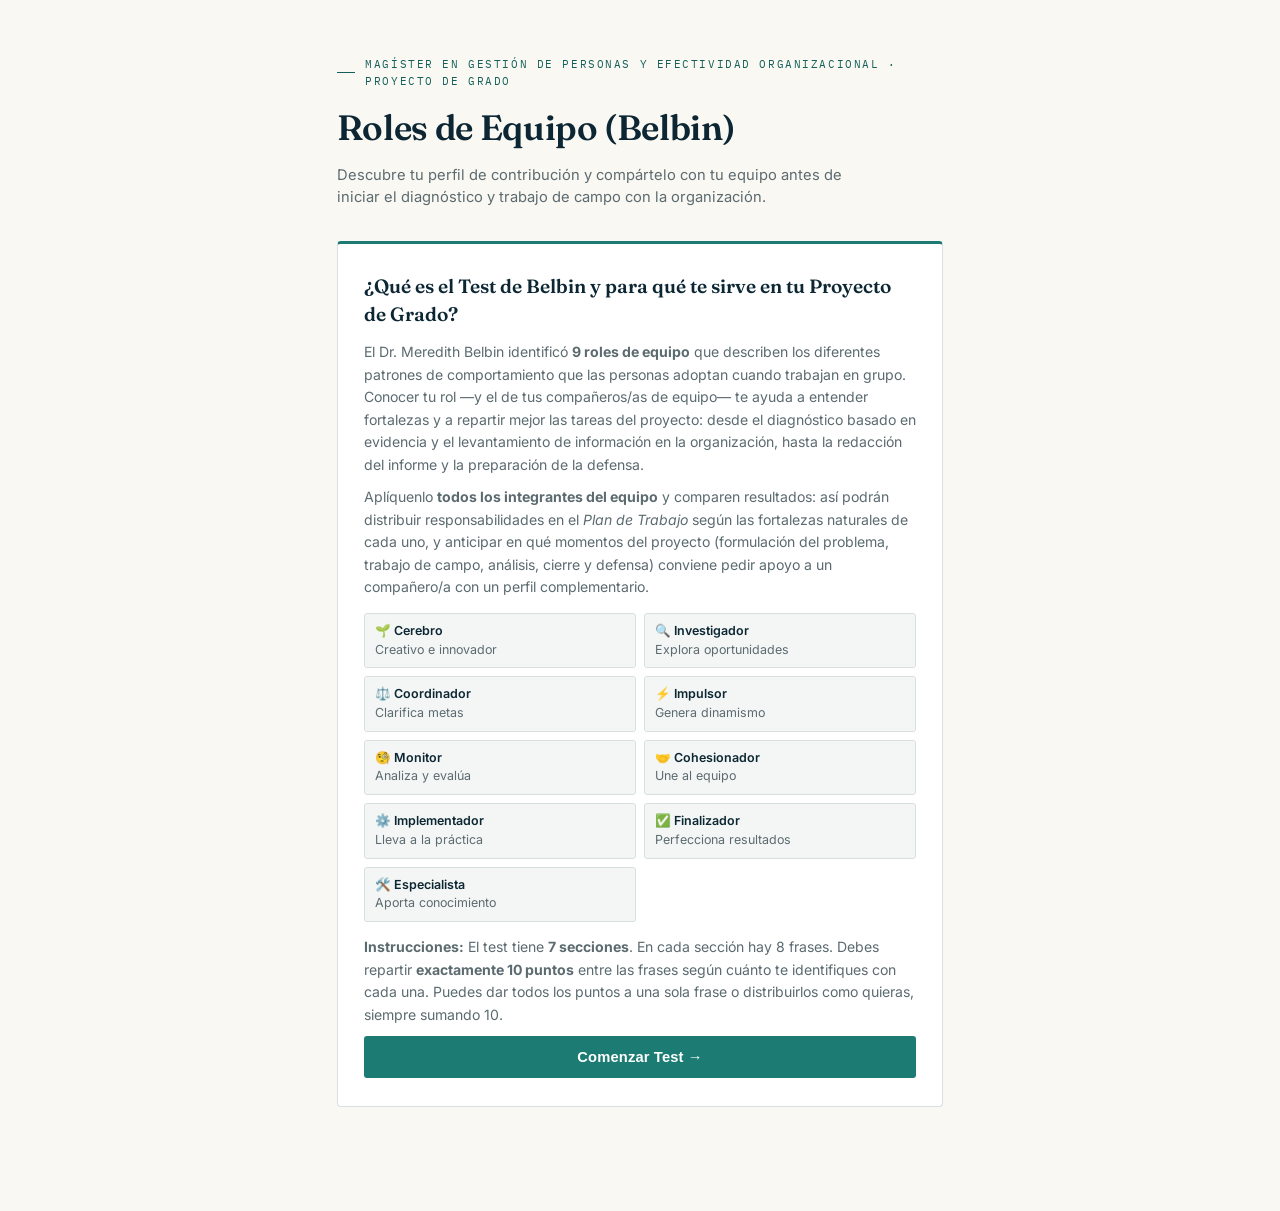
==== belbin_test.html @ 1f872961 "Add files via upload" ====
<!DOCTYPE html>
<html lang="es">
<head>
<meta charset="UTF-8">
<meta name="viewport" content="width=device-width, initial-scale=1.0">
<title>Roles de Equipo · Test de Belbin · Proyecto de Grado</title>
<link rel="preconnect" href="https://fonts.googleapis.com">
<link rel="preconnect" href="https://fonts.gstatic.com" crossorigin>
<link href="https://fonts.googleapis.com/css2?family=Fraunces:ital,opsz,wght@0,9..144,500;0,9..144,600;1,9..144,500&family=Inter:wght@400;500;600&family=IBM+Plex+Mono:wght@400;500&display=swap" rel="stylesheet">
<style>
  :root {
    --ink: #101b22;
    --navy: #123a4d;
    --navy-deep: #0c2733;
    --paper: #f4f6f5;
    --paper-raised: #ffffff;
    --teal: #1c7c74;
    --teal-deep: #145f59;
    --gold: #b8862b;
    --gold-deep: #93691f;
    --line: #d7dfe1;
    --muted: #5c6b70;
  }
  * { box-sizing: border-box; margin: 0; padding: 0; }
  body { font-family: 'Inter', sans-serif; background: var(--paper); color: var(--ink); min-height: 100vh; line-height: 1.5; }

  .page-head { max-width: 760px; margin: 0 auto; padding: 56px 6vw 8px; }
  .eyebrow {
    font-family: 'IBM Plex Mono', monospace;
    font-size: 0.7rem; letter-spacing: 0.14em; text-transform: uppercase;
    color: var(--teal-deep); margin-bottom: 12px;
    display: flex; align-items: center; gap: 10px;
  }
  .eyebrow::before { content: ''; width: 22px; height: 1px; background: var(--teal-deep); display: inline-block; }
  .page-head h1 {
    font-family: 'Fraunces', serif; font-weight: 600;
    font-size: clamp(1.7rem, 3.6vw, 2.2rem); color: var(--navy-deep); letter-spacing: -0.01em;
  }
  .page-head .lede { margin-top: 10px; font-size: 0.92rem; color: var(--muted); max-width: 58ch; }

  .container { max-width: 760px; margin: 0 auto; padding: 24px 6vw 80px; }

  .progress-bar-wrap { background: var(--line); border-radius: 99px; height: 6px; margin-bottom: 8px; }
  .progress-bar { background: var(--teal); height: 6px; border-radius: 99px; transition: width 0.4s ease; }
  .progress-label { font-family: 'IBM Plex Mono', monospace; font-size: 0.72rem; color: var(--muted); margin-bottom: 20px; text-align: right; }

  .section-card {
    background: var(--paper-raised); border: 1px solid var(--line); border-top: 3px solid var(--teal);
    border-radius: 4px; padding: 26px 24px; margin-bottom: 22px;
  }
  .section-title { font-family: 'Fraunces', serif; font-size: 1.1rem; font-weight: 600; color: var(--navy-deep); margin-bottom: 4px; }
  .section-subtitle { font-size: 0.85rem; color: var(--muted); margin-bottom: 16px; border-bottom: 1px solid var(--line); padding-bottom: 12px; }
  .instruction { font-family: 'IBM Plex Mono', monospace; font-size: 0.72rem; color: var(--gold-deep); font-weight: 600; margin-bottom: 14px; letter-spacing: 0.02em; }

  .statement { margin-bottom: 14px; }
  .statement input[type=range] { width: 100%; margin-top: 4px; accent-color: var(--teal); }
  .score-display { min-width: 28px; font-weight: 700; color: var(--teal-deep); text-align: center; font-size: 0.95rem; }

  .slider-row { display: flex; align-items: center; gap: 10px; margin-top: 6px; }
  .slider-wrap { flex: 1; }
  .slider-labels { display: flex; justify-content: space-between; font-size: 0.7rem; color: #a9b6b8; margin-top: 2px; }

  .total-display { text-align: right; font-size: 0.82rem; margin-top: 10px; color: var(--muted); }
  .total-display span { font-weight: 700; color: var(--teal-deep); }
  .total-display.over span { color: #b0413e; }

  .btn {
    display: block; width: 100%; padding: 13px; background: var(--teal); color: #fff; border: none;
    border-radius: 3px; font-size: 0.92rem; font-weight: 600; cursor: pointer; margin-top: 10px;
    letter-spacing: 0.01em; transition: transform 0.15s ease, box-shadow 0.15s ease, opacity 0.2s;
  }
  .btn:hover:not(:disabled) { transform: translateY(-1px); box-shadow: 0 6px 16px rgba(0,0,0,0.12); }
  .btn:disabled { opacity: 0.4; cursor: not-allowed; }

  /* Results */
  .results { display: none; background: var(--paper-raised); border: 1px solid var(--line); border-top: 3px solid var(--teal); border-radius: 4px; padding: 30px 26px; }
  .results h2 { font-family: 'Fraunces', serif; font-size: 1.35rem; font-weight: 600; color: var(--navy-deep); margin-bottom: 6px; }
  .results .subtitle { font-size: 0.85rem; color: var(--muted); margin-bottom: 24px; }

  .role-card { border-radius: 4px; padding: 18px; margin-bottom: 14px; border: 1px solid var(--line); border-left: 4px solid; }
  .role-card.first { background: #f2f8f7; border-left-color: var(--teal); }
  .role-card.second { background: #fbf6ec; border-left-color: var(--gold); }
  .role-card.third { background: #f4f6f7; border-left-color: var(--navy); }

  .role-header { display: flex; justify-content: space-between; align-items: center; margin-bottom: 8px; }
  .role-name { font-family: 'Fraunces', serif; font-weight: 600; font-size: 1.05rem; color: var(--navy-deep); }
  .role-category { font-family: 'IBM Plex Mono', monospace; font-size: 0.68rem; font-weight: 500; text-transform: uppercase; letter-spacing: 0.06em; color: var(--muted); margin-top: 2px; }
  .role-score { font-family: 'IBM Plex Mono', monospace; font-size: 1.3rem; font-weight: 600; color: var(--navy-deep); }
  .role-desc { font-size: 0.85rem; line-height: 1.55; color: var(--muted); margin-bottom: 8px; }
  .role-strengths { font-size: 0.8rem; color: var(--ink); }
  .role-strengths strong { color: var(--navy-deep); }

  .badge { display: inline-block; padding: 3px 9px; border-radius: 3px; font-family: 'IBM Plex Mono', monospace; font-size: 0.66rem; font-weight: 600; letter-spacing: 0.03em; margin-top: 4px; }
  .badge-1 { background: #dcefec; color: var(--teal-deep); }
  .badge-2 { background: #f3e7cd; color: var(--gold-deep); }
  .badge-3 { background: #dde3e6; color: var(--navy); }

  .bar-chart { margin: 24px 0; }
  .bar-row { display: flex; align-items: center; gap: 10px; margin-bottom: 8px; }
  .bar-label { width: 140px; font-size: 0.78rem; color: var(--muted); text-align: right; flex-shrink: 0; }
  .bar-bg { flex: 1; background: var(--line); border-radius: 99px; height: 16px; overflow: hidden; }
  .bar-fill { height: 100%; border-radius: 99px; transition: width 0.8s ease; display: flex; align-items: center; justify-content: flex-end; padding-right: 6px; font-size: 0.68rem; font-weight: 700; color: #fff; }
  .bar-val { width: 28px; font-family: 'IBM Plex Mono', monospace; font-size: 0.78rem; font-weight: 700; color: var(--navy-deep); }

  .restart-btn {
    margin-top: 20px; background: #fff; color: var(--navy-deep); border: 1px solid var(--line);
    border-radius: 3px; padding: 12px; font-size: 0.88rem; font-weight: 600; cursor: pointer; width: 100%;
    transition: all 0.2s;
  }
  .restart-btn:hover { background: var(--paper); border-color: var(--teal); }

  .intro-card { background: var(--paper-raised); border: 1px solid var(--line); border-top: 3px solid var(--teal); border-radius: 4px; padding: 28px 26px; margin-bottom: 24px; }
  .intro-card h2 { font-family: 'Fraunces', serif; font-weight: 600; color: var(--navy-deep); margin-bottom: 12px; font-size: 1.2rem; }
  .intro-card p { font-size: 0.88rem; line-height: 1.6; color: var(--muted); margin-bottom: 10px; }
  .roles-grid { display: grid; grid-template-columns: 1fr 1fr; gap: 8px; margin: 14px 0; }
  .role-chip { background: var(--paper); border: 1px solid var(--line); border-radius: 3px; padding: 8px 10px; font-size: 0.78rem; color: var(--muted); }
  .role-chip strong { color: var(--navy-deep); display: block; font-weight: 600; }

  input[type=text] { width: 100%; padding: 10px; border: 1px solid var(--line); border-radius: 3px; font-size: 0.9rem; font-family: 'Inter', sans-serif; }
</style>
<link rel="stylesheet" href="sidebar.css">
</head>
<body>
<div id="sidebar-placeholder"></div>


<div class="page-head">
  <div class="eyebrow">MAGÍSTER EN GESTIÓN DE PERSONAS Y EFECTIVIDAD ORGANIZACIONAL · PROYECTO DE GRADO</div>
  <h1>Roles de Equipo (Belbin)</h1>
  <p class="lede">Descubre tu perfil de contribución y compártelo con tu equipo antes de iniciar el diagnóstico y trabajo de campo con la organización.</p>
</div>

<div class="container" id="app">

  <!-- INTRO -->
  <div class="intro-card" id="introCard">
    <h2>¿Qué es el Test de Belbin y para qué te sirve en tu Proyecto de Grado?</h2>
    <p>El Dr. Meredith Belbin identificó <strong>9 roles de equipo</strong> que describen los diferentes patrones de comportamiento que las personas adoptan cuando trabajan en grupo. Conocer tu rol —y el de tus compañeros/as de equipo— te ayuda a entender fortalezas y a repartir mejor las tareas del proyecto: desde el diagnóstico basado en evidencia y el levantamiento de información en la organización, hasta la redacción del informe y la preparación de la defensa.</p>
    <p>Aplíquenlo <strong>todos los integrantes del equipo</strong> y comparen resultados: así podrán distribuir responsabilidades en el <em>Plan de Trabajo</em> según las fortalezas naturales de cada uno, y anticipar en qué momentos del proyecto (formulación del problema, trabajo de campo, análisis, cierre y defensa) conviene pedir apoyo a un compañero/a con un perfil complementario.</p>
    <div class="roles-grid">
      <div class="role-chip"><strong>🌱 Cerebro</strong>Creativo e innovador</div>
      <div class="role-chip"><strong>🔍 Investigador</strong>Explora oportunidades</div>
      <div class="role-chip"><strong>⚖️ Coordinador</strong>Clarifica metas</div>
      <div class="role-chip"><strong>⚡ Impulsor</strong>Genera dinamismo</div>
      <div class="role-chip"><strong>🧐 Monitor</strong>Analiza y evalúa</div>
      <div class="role-chip"><strong>🤝 Cohesionador</strong>Une al equipo</div>
      <div class="role-chip"><strong>⚙️ Implementador</strong>Lleva a la práctica</div>
      <div class="role-chip"><strong>✅ Finalizador</strong>Perfecciona resultados</div>
      <div class="role-chip"><strong>🛠️ Especialista</strong>Aporta conocimiento</div>
    </div>
    <p><strong>Instrucciones:</strong> El test tiene <strong>7 secciones</strong>. En cada sección hay 8 frases. Debes repartir <strong>exactamente 10 puntos</strong> entre las frases según cuánto te identifiques con cada una. Puedes dar todos los puntos a una sola frase o distribuirlos como quieras, siempre sumando 10.</p>
    <button class="btn" onclick="startTest()">Comenzar Test →</button>
  </div>

  <!-- TEST -->
  <div id="testArea" style="display:none">
    <div class="progress-bar-wrap"><div class="progress-bar" id="progressBar" style="width:0%"></div></div>
    <div class="progress-label" id="progressLabel">Sección 1 de 7</div>
    <div id="sectionsContainer"></div>
    <button class="btn" id="nextBtn" onclick="nextSection()" disabled>Siguiente sección →</button>
  </div>

  <!-- RESULTS -->
  <div class="results" id="resultsArea"></div>

</div>

<script>
// ============================================================
// BELBIN TEST DATA — 7 sections × 8 statements
// Each statement maps to a role code
// Roles: CE=Cerebro, IR=Investigador, CO=Coordinador, IM=Impulsor,
//        ME=Monitor, CH=Cohesionador, IM2=Implementador, FI=Finalizador, ES=Especialista
// ============================================================

const ROLES = {
  CE: { name: 'Cerebro', cat: 'Intelectual', color: '#553c9a', desc: 'Genera ideas originales y enfoques creativos. Resuelve problemas difíciles con soluciones innovadoras y poco convencionales.', strengths: 'Creatividad · Imaginación · Resolución de problemas complejos' },
  IR: { name: 'Investigador de Recursos', cat: 'Social', color: '#2b6cb0', desc: 'Explora oportunidades y desarrolla contactos. Entusiasta, comunicativo y emprendedor, introduce ideas externas al equipo.', strengths: 'Networking · Entusiasmo · Exploración de ideas' },
  CO: { name: 'Coordinador', cat: 'Social', color: '#276749', desc: 'Clarifica las metas del grupo y promueve la toma de decisiones. Maduro, seguro de sí mismo y delegador eficaz.', strengths: 'Liderazgo · Delegación · Visión de conjunto' },
  IM: { name: 'Impulsor', cat: 'Acción', color: '#c05621', desc: 'Desafía al equipo y genera dinamismo para superar obstáculos. Enérgico, asertivo y orientado a los resultados.', strengths: 'Dinamismo · Manejo de presión · Orientación a resultados' },
  ME: { name: 'Monitor Evaluador', cat: 'Intelectual', color: '#285e61', desc: 'Analiza las opciones con objetividad y evalúa con juicio certero. Estratégico, perspicaz y poco influenciable por emociones.', strengths: 'Análisis crítico · Objetividad · Toma de decisiones' },
  CH: { name: 'Cohesionador', cat: 'Social', color: '#702459', desc: 'Escucha, construye y evita la fricción entre miembros. Diplomático, perceptivo y orientado a la armonía del grupo.', strengths: 'Empatía · Escucha activa · Diplomacia' },
  IP: { name: 'Implementador', cat: 'Acción', color: '#22543d', desc: 'Transforma ideas y decisiones en acciones concretas y prácticas. Disciplinado, confiable y eficiente.', strengths: 'Organización · Disciplina · Ejecución práctica' },
  FI: { name: 'Finalizador', cat: 'Acción', color: '#744210', desc: 'Se asegura de que nada se deje sin terminar. Perfeccionista, concienzudo y ansioso por cumplir plazos con calidad.', strengths: 'Atención al detalle · Perseverancia · Cumplimiento de plazos' },
  ES: { name: 'Especialista', cat: 'Intelectual', color: '#2c5282', desc: 'Aporta conocimiento profundo en áreas clave. Dedicado, independiente y con gran dominio de su especialidad.', strengths: 'Conocimiento técnico · Profesionalismo · Enfoque especializado' }
};

// Cómo aportar este rol en las distintas etapas del Proyecto de Grado (MGPE)
const ROLE_APPLICATIONS = {
  CE: 'En la formulación del problema y el marco teórico: propone enfoques poco obvios para abordar el diagnóstico y ayuda a que el objetivo general no se quede en lo genérico.',
  IR: 'En el vínculo con la organización: mantiene el contacto con la contraparte, gestiona accesos para el trabajo de campo y trae referencias externas útiles para el diagnóstico.',
  CO: 'En la gestión del equipo: ordena la conversación con la organización cliente, clarifica qué se espera de cada objetivo específico y facilita acuerdos cuando hay visiones distintas.',
  IM: 'En los momentos de estancamiento: empuja al equipo a decidir y avanzar cuando el proyecto se dispersa entre varias posibles líneas de intervención, evitando que se pierda tiempo antes de inscribir el Formulario de Solicitud.',
  ME: 'En la revisión crítica: contrasta el diagnóstico con la evidencia real, detecta cuando un objetivo no está bien acotado en espacio o tiempo y evita conclusiones apresuradas.',
  CH: 'En la relación con la organización y dentro del equipo: cuida el vínculo con la contraparte durante las entrevistas y trabajo de campo, y ayuda a resolver tensiones internas del grupo.',
  IP: 'En la ejecución del Plan de Trabajo: transforma los acuerdos en tareas concretas, cronograma y responsables, y se asegura de que el trabajo de campo se ejecute como se planificó.',
  FI: 'En el cierre del informe: revisa que la redacción, las citas y el cumplimiento de la rúbrica estén completos antes de cada entrega, y cuida los plazos de inscripción y presentación.',
  ES: 'En temas técnicos específicos: aporta profundidad cuando el diagnóstico requiere dominio experto (por ejemplo, un instrumento de medición o un marco normativo particular del sector de la organización).'
};

const SECTIONS = [
  {
    title: 'Sección I',
    subtitle: 'Lo que creo que puedo aportar a un equipo de trabajo:',
    items: [
      { text: 'Creo que puedo detectar rápidamente las oportunidades y aprovecharlas.', role: 'IR' },
      { text: 'Puedo trabajar bien con personas de muy distintos tipos.', role: 'CH' },
      { text: 'Generar ideas es una de mis fortalezas naturales.', role: 'CE' },
      { text: 'Soy capaz de identificar personas útiles para el equipo y motivarlas a participar.', role: 'CO' },
      { text: 'Mi capacidad de seguir adelante está relacionada con mi eficacia personal.', role: 'IP' },
      { text: 'Estoy dispuesto a enfrentar impopularidad temporal si eso lleva a resultados valiosos.', role: 'IM' },
      { text: 'Suelo detectar qué es factible y qué funcionará en la práctica.', role: 'ME' },
      { text: 'Puedo ofrecer una razón válida para cursos de acción alternativos sin generar prejuicios.', role: 'FI' }
    ]
  },
  {
    title: 'Sección II',
    subtitle: 'Mis posibles debilidades en el trabajo en equipo son:',
    items: [
      { text: 'Me siento incómodo en reuniones poco estructuradas y mal organizadas.', role: 'IP' },
      { text: 'Tiendo a ser demasiado generoso con los que tienen puntos de vista válidos pero que no han sido expuestos.', role: 'CO' },
      { text: 'Tengo tendencia a hablar demasiado una vez que el grupo llega a temas que me interesan.', role: 'IR' },
      { text: 'Mi visión objetiva hace difícil que me una con entusiasmo a los colegas.', role: 'ME' },
      { text: 'A veces soy percibido como autoritario o prepotente cuando hay algo que necesita hacerse.', role: 'IM' },
      { text: 'Me resulta difícil asumir el liderazgo quizás porque soy demasiado sensible a la atmósfera del grupo.', role: 'CH' },
      { text: 'Tiendo a soñar con grandes ideas y perder el hilo de lo que ocurre a mi alrededor.', role: 'CE' },
      { text: 'Mis colegas tienden a verme como alguien que se preocupa innecesariamente por los detalles.', role: 'FI' }
    ]
  },
  {
    title: 'Sección III',
    subtitle: 'Cuando estoy involucrado en un proyecto con otras personas:',
    items: [
      { text: 'Tengo tendencia a influir en las personas sin presionarlas.', role: 'CO' },
      { text: 'Mi vigilancia general evita errores por descuido y omisiones.', role: 'FI' },
      { text: 'Estoy dispuesto a presionar para que se tomen acciones cuando la reunión parece estar perdiendo de vista el objetivo principal.', role: 'IM' },
      { text: 'Se puede confiar en que aportaré algo original.', role: 'CE' },
      { text: 'Siempre estoy dispuesto a apoyar una buena sugerencia en el interés del grupo.', role: 'CH' },
      { text: 'Soy muy bueno para seguir las últimas ideas y desarrollos.', role: 'IR' },
      { text: 'Creo que mi capacidad de juicio puede ser valiosa para tomar la decisión correcta.', role: 'ME' },
      { text: 'Se puede confiar en mí para organizar el trabajo esencial.', role: 'IP' }
    ]
  },
  {
    title: 'Sección IV',
    subtitle: 'Mi enfoque característico hacia el trabajo en grupo es:',
    items: [
      { text: 'Tengo un interés tranquilo en conocer mejor a mis colegas.', role: 'CH' },
      { text: 'No soy renuente a desafiar los puntos de vista de otros ni a mantener una postura minoritaria.', role: 'ME' },
      { text: 'Generalmente puedo encontrar una línea de argumento para refutar propuestas sin fundamento.', role: 'IM' },
      { text: 'Creo que tengo talento para hacer que las cosas funcionen una vez que el plan está en marcha.', role: 'IP' },
      { text: 'Tengo tendencia a evitar lo obvio y salir con algo inesperado.', role: 'CE' },
      { text: 'Aporto perfección a cualquier trabajo de equipo que emprendo.', role: 'FI' },
      { text: 'Estoy dispuesto a hacer uso de los contactos fuera del grupo mismo.', role: 'IR' },
      { text: 'Aunque me interesan todos los puntos de vista, no dudo cuando hay que tomar una decisión.', role: 'CO' }
    ]
  },
  {
    title: 'Sección V',
    subtitle: 'Obtengo satisfacción del trabajo porque:',
    items: [
      { text: 'Me gusta analizar situaciones y sopesar todas las opciones posibles.', role: 'ME' },
      { text: 'Me interesa encontrar soluciones prácticas a los problemas.', role: 'IP' },
      { text: 'Me gusta sentir que estoy fomentando buenas relaciones de trabajo.', role: 'CH' },
      { text: 'Puedo tener una fuerte influencia sobre las decisiones.', role: 'IM' },
      { text: 'Tengo la oportunidad de conocer gente que puede ofrecerme algo nuevo.', role: 'IR' },
      { text: 'Puedo conseguir que la gente esté de acuerdo con un curso de acción necesario.', role: 'CO' },
      { text: 'Siento que puedo dedicar toda mi atención donde creo que puedo ser más útil.', role: 'ES' },
      { text: 'Me gusta encontrar el área en la que necesita estimularse mi imaginación.', role: 'CE' }
    ]
  },
  {
    title: 'Sección VI',
    subtitle: 'Si de repente me asignaran una tarea difícil con tiempo limitado y personas desconocidas:',
    items: [
      { text: 'Me sentiría como si necesitara un rincón para pensar antes de desarrollar una línea de acción.', role: 'CE' },
      { text: 'Estaría dispuesto a trabajar con la persona que mostrara el enfoque más positivo.', role: 'CH' },
      { text: 'Encontraría una manera de reducir el tamaño de la tarea identificando la mayor contribución de cada persona.', role: 'CO' },
      { text: 'Mi sentido natural de la urgencia ayudaría a garantizar que no nos quedáramos atrás.', role: 'IM' },
      { text: 'Creo que mantendría la calma y mi capacidad para pensar objetivamente.', role: 'ME' },
      { text: 'Mantendría un propósito constante a pesar de las presiones.', role: 'FI' },
      { text: 'Estaría dispuesto a asumir el liderazgo si sentiera que el grupo no avanzaba.', role: 'IP' },
      { text: 'Abriría discusiones con el fin de estimular nuevos pensamientos y conseguir que algo se moviera.', role: 'IR' }
    ]
  },
  {
    title: 'Sección VII',
    subtitle: 'Los problemas a los que me enfrento al trabajar en grupos son:',
    items: [
      { text: 'Tiendo a mostrar mi impaciencia con aquellos que obstruyen el progreso.', role: 'IM' },
      { text: 'Otros pueden criticarme por ser demasiado analítico y poco intuitivo.', role: 'ME' },
      { text: 'Mi deseo de que el trabajo se haga bien puede retrasar los resultados.', role: 'FI' },
      { text: 'Me aburro con relativa facilidad y confío en que uno o dos miembros me estimulen.', role: 'IR' },
      { text: 'Me resulta difícil empezar a menos que los objetivos estén claros.', role: 'CE' },
      { text: 'A veces soy torpe al explicar y aclarar puntos complejos que se me ocurren.', role: 'ES' },
      { text: 'Soy consciente de que pido a los demás aquello que yo mismo no puedo hacer.', role: 'CO' },
      { text: 'Me resisto a presionar cuando hay oposición real a las cosas que estoy convencido que son correctas.', role: 'CH' }
    ]
  }
];

// ---- State ----
let currentSection = 0;
let scores = []; // scores[section][item] = value

function startTest() {
  document.getElementById('introCard').style.display = 'none';
  document.getElementById('testArea').style.display = 'block';
  renderSection(0);
}

function renderSection(idx) {
  if (!scores[idx]) scores[idx] = new Array(8).fill(0);
  const sec = SECTIONS[idx];
  const container = document.getElementById('sectionsContainer');
  container.innerHTML = '';

  const card = document.createElement('div');
  card.className = 'section-card';
  card.innerHTML = `
    <div class="section-title">${sec.title}</div>
    <div class="section-subtitle">${sec.subtitle}</div>
    <div class="instruction">⚠️ Reparte exactamente 10 puntos entre las 8 frases (suma actual: <span id="sumDisplay">0</span>/10)</div>
    <div id="statementsDiv"></div>
    <div class="total-display" id="totalDisplay">Suma: <span id="totalSpan">0</span> / 10</div>
  `;
  container.appendChild(card);

  const stDiv = card.querySelector('#statementsDiv');
  sec.items.forEach((item, i) => {
    const row = document.createElement('div');
    row.className = 'statement';
    row.innerHTML = `
      <div style="font-size:0.88rem;line-height:1.45;color:#2d3748;margin-bottom:4px;">
        <span style="font-weight:700;color:#145f59;">${String.fromCharCode(65+i)}.</span> ${item.text}
      </div>
      <div class="slider-row">
        <span style="font-size:0.75rem;color:#a0aec0;width:14px;text-align:center;">0</span>
        <div class="slider-wrap">
          <input type="range" min="0" max="10" value="${scores[idx][i]}" id="sl_${i}" oninput="updateScore(${i}, this.value)">
          <div class="slider-labels"><span>Poco</span><span>Mucho</span></div>
        </div>
        <div class="score-display" id="sc_${i}">${scores[idx][i]}</div>
      </div>
    `;
    stDiv.appendChild(row);
  });

  updateTotals();
  updateProgress();
}

function updateScore(i, val) {
  scores[currentSection][i] = parseInt(val);
  document.getElementById('sc_' + i).textContent = val;
  updateTotals();
}

function updateTotals() {
  const total = scores[currentSection].reduce((a, b) => a + b, 0);
  const s = document.getElementById('sumDisplay');
  const t = document.getElementById('totalSpan');
  const td = document.getElementById('totalDisplay');
  if (s) s.textContent = total;
  if (t) t.textContent = total;
  if (td) td.className = 'total-display' + (total !== 10 ? ' over' : '');
  document.getElementById('nextBtn').disabled = (total !== 10);
  if (currentSection === SECTIONS.length - 1) {
    document.getElementById('nextBtn').textContent = total === 10 ? 'Ver mis resultados 🎯' : 'Siguiente sección →';
  }
}

function updateProgress() {
  const pct = ((currentSection) / SECTIONS.length) * 100;
  document.getElementById('progressBar').style.width = pct + '%';
  document.getElementById('progressLabel').textContent = `Sección ${currentSection + 1} de ${SECTIONS.length}`;
  const btn = document.getElementById('nextBtn');
  btn.textContent = currentSection === SECTIONS.length - 1 ? 'Ver mis resultados 🎯' : 'Siguiente sección →';
}

function nextSection() {
  if (currentSection < SECTIONS.length - 1) {
    currentSection++;
    renderSection(currentSection);
    window.scrollTo({ top: 0, behavior: 'smooth' });
  } else {
    showResults();
  }
}

function showResults() {
  // Tally scores per role
  const totals = {};
  Object.keys(ROLES).forEach(k => totals[k] = 0);
  SECTIONS.forEach((sec, si) => {
    sec.items.forEach((item, ii) => {
      totals[item.role] = (totals[item.role] || 0) + scores[si][ii];
    });
  });

  // Sort
  const sorted = Object.entries(totals).sort((a, b) => b[1] - a[1]);
  const maxScore = sorted[0][1] || 1;

  document.getElementById('testArea').style.display = 'none';
  const res = document.getElementById('resultsArea');
  res.style.display = 'block';

  const top3 = sorted.slice(0, 3);
  const badges = ['🥇 Rol Principal', '🥈 Rol Secundario', '🥉 Tercer Rol'];
  const cardClass = ['first', 'second', 'third'];
  const badgeClass = ['badge-1', 'badge-2', 'badge-3'];

  let html = `
    <h2>🎯 Tu Perfil de Roles Belbin</h2>
    <p class="subtitle">Basado en tus respuestas, estos son tus 3 roles más predominantes:</p>
  `;

  top3.forEach(([code, score], idx) => {
    const r = ROLES[code];
    html += `
      <div class="role-card ${cardClass[idx]}">
        <div class="role-header">
          <div>
            <span class="badge ${badgeClass[idx]}">${badges[idx]}</span>
            <div class="role-name" style="margin-top:6px;">${r.name}</div>
            <div class="role-category">Categoría: ${r.cat}</div>
          </div>
          <div class="role-score">${score} pts</div>
        </div>
        <div class="role-desc">${r.desc}</div>
        <div class="role-strengths"><strong>Fortalezas:</strong> ${r.strengths}</div>
      </div>
    `;
  });

  // Bar chart all roles
  html += `<div style="margin-top:24px;font-weight:700;color:#2d3748;margin-bottom:12px;">📊 Puntuación en todos los roles:</div><div class="bar-chart">`;
  sorted.forEach(([code, score]) => {
    const r = ROLES[code];
    const pct = Math.round((score / (maxScore || 1)) * 100);
    const colors = { CE:'#553c9a', IR:'#2b6cb0', CO:'#276749', IM:'#c05621', ME:'#285e61', CH:'#702459', IP:'#22543d', FI:'#744210', ES:'#2c5282' };
    html += `
      <div class="bar-row">
        <div class="bar-label">${r.name}</div>
        <div class="bar-bg"><div class="bar-fill" style="width:${pct}%;background:${colors[code] || '#1c7c74'}">${score > 0 ? score : ''}</div></div>
        <div class="bar-val">${score}</div>
      </div>
    `;
  });
  html += '</div>';

  // Aplicación práctica de los roles principales al Proyecto de Grado
  html += `<div style="margin-top:24px;font-weight:700;color:#2d3748;margin-bottom:10px;">🧭 Cómo aportar esto en tu Proyecto de Grado:</div>`;
  top3.forEach(([code, score]) => {
    const r = ROLES[code];
    html += `
      <div style="background:#f7fafc;border-radius:4px;padding:12px 16px;margin-bottom:8px;border-left:4px solid ${r.color || '#1c7c74'};">
        <span style="font-weight:700;font-size:0.85rem;color:#2d3748;">${r.name}:</span>
        <span style="font-size:0.85rem;color:#4a5568;"> ${ROLE_APPLICATIONS[code]}</span>
      </div>
    `;
  });
  html += `<p style="font-size:0.8rem;color:#718096;margin:10px 0 0;">💡 Comparen sus resultados como equipo: si dos roles quedan cubiertos por varios integrantes y otros quedan vacíos, conversen quién puede pedir apoyo puntual en esa dimensión durante el trabajo de campo y la redacción del informe.</p>`;

  // Roles menos naturales (los 2 de menor puntaje)
  const bottom2 = sorted.slice(-2).reverse();
  html += `<div style="margin-top:24px;font-weight:700;color:#2d3748;margin-bottom:10px;">🔻 Tus roles menos naturales:</div>`;
  html += `<p style="font-size:0.82rem;color:#718096;margin-bottom:12px;">No es que no puedas ejercerlos, sino que probablemente no son tu forma más natural de contribuir. Es útil saberlo para pedir apoyo en esa dimensión al equipo.</p>`;
  bottom2.forEach(([code, score]) => {
    const r = ROLES[code];
    html += `
      <div style="background:#f7fafc;border-radius:10px;padding:12px 16px;margin-bottom:8px;border-left:4px solid #cbd5e0;">
        <span style="font-weight:700;font-size:0.9rem;color:#4a5568;">${r.name}</span>
        <span style="float:right;color:#a0aec0;font-weight:700;">${score} pts</span>
      </div>
    `;
  });

  // Guardar resultados para poder armar el correo más abajo
  lastResults = { sorted, top3, bottom2 };

  html += `
    <div style="margin-top:26px;padding-top:22px;border-top:1px solid var(--line);">
      <div style="font-weight:700;color:#2d3748;margin-bottom:8px;">📧 Recibir estos resultados por correo</div>
      <p style="font-size:0.82rem;color:#718096;margin-bottom:12px;">Ingresa tu correo y se abrirá tu programa de correo con un mensaje ya redactado, listo para que lo envíes a ti mismo/a.</p>
      <input type="email" id="resultEmail" placeholder="tu.correo@ejemplo.com" style="width:100%;padding:10px;border:1px solid var(--line);border-radius:3px;font-size:0.9rem;font-family:'Inter',sans-serif;margin-bottom:10px;">
      <button class="btn" style="margin-top:0;" onclick="sendResultsByEmail()">Enviarme mis resultados →</button>
      <div id="emailStatus" style="font-size:0.78rem;color:#b0413e;margin-top:8px;"></div>
    </div>
  `;

  html += `<button class="restart-btn" onclick="restartTest()">↩ Volver a hacer el test</button>`;
  res.innerHTML = html;
  window.scrollTo({ top: 0, behavior: 'smooth' });
}

let lastResults = null;

function sendResultsByEmail() {
  const emailInput = document.getElementById('resultEmail');
  const statusEl = document.getElementById('emailStatus');
  const email = emailInput.value.trim();
  const emailRegex = /^[^\s@]+@[^\s@]+\.[^\s@]+$/;

  if (!emailRegex.test(email)) {
    statusEl.textContent = '⚠️ Ingresa un correo válido.';
    emailInput.style.borderColor = '#b0413e';
    return;
  }
  emailInput.style.borderColor = 'var(--line)';
  statusEl.style.color = '#5c6b70';
  statusEl.textContent = 'Abriendo tu programa de correo...';

  const { sorted, top3, bottom2 } = lastResults;

  let body = 'RESULTADOS - TEST DE ROLES DE EQUIPO (BELBIN)\n';
  body += 'Magíster en Gestión de Personas y Efectividad Organizacional · Proyecto de Grado\n\n';
  body += 'TUS 3 ROLES PRINCIPALES:\n';
  top3.forEach(([code, score], idx) => {
    const r = ROLES[code];
    body += `${idx + 1}. ${r.name} (${score} pts) — ${r.desc}\n`;
  });
  body += '\nCÓMO APORTAR ESTO EN TU PROYECTO DE GRADO:\n';
  top3.forEach(([code]) => {
    body += `- ${ROLES[code].name}: ${ROLE_APPLICATIONS[code]}\n`;
  });
  body += '\nTUS ROLES MENOS NATURALES:\n';
  bottom2.forEach(([code, score]) => {
    body += `- ${ROLES[code].name} (${score} pts)\n`;
  });
  body += '\nPUNTAJE COMPLETO:\n';
  sorted.forEach(([code, score]) => {
    body += `${ROLES[code].name}: ${score} pts\n`;
  });

  const subject = 'Mis resultados - Test de Roles de Equipo (Belbin)';
  const mailtoLink = `mailto:${encodeURIComponent(email)}?subject=${encodeURIComponent(subject)}&body=${encodeURIComponent(body)}`;
  window.location.href = mailtoLink;
}

function restartTest() {
  currentSection = 0;
  scores = [];
  lastResults = null;
  document.getElementById('resultsArea').style.display = 'none';
  document.getElementById('introCard').style.display = 'block';
  window.scrollTo({ top: 0, behavior: 'smooth' });
}
</script>
<script src="sidebar.js"></script>
</body>
</html>
---- sidebar.css ----
/* ============================================================
   sidebar.css
   Sistema de diseño compartido — Proyecto de Grado I (MGTS/MGTO)
   Tipografía: Fraunces (display) / Inter (cuerpo) / IBM Plex Mono (datos)
   Paleta: navy / teal / gold
   ============================================================ */

:root {
  --pg1-navy: #10263B;
  --pg1-navy-light: #1C3D5C;
  --pg1-teal: #1E7A70;
  --pg1-teal-soft: #E4F1EE;
  --pg1-gold: #C79A3C;
  --pg1-gold-soft: #F6ECD4;
  --pg1-cream: #FAF8F3;
  --pg1-ink: #1A2027;
  --pg1-ink-soft: #5B6472;
  --pg1-border: #E4E0D5;
  --pg1-sidebar-w: 264px;

  --font-display: "Fraunces", Georgia, serif;
  --font-body: "Inter", -apple-system, BlinkMacSystemFont, sans-serif;
  --font-mono: "IBM Plex Mono", "SFMono-Regular", Menlo, monospace;
}

* { box-sizing: border-box; }

html, body {
  margin: 0;
  padding: 0;
  background: var(--pg1-cream);
  color: var(--pg1-ink);
  font-family: var(--font-body);
}

/* ---------- layout shell ---------- */

.pg1-shell {
  display: flex;
  min-height: 100vh;
}

.pg1-sidebar {
  width: var(--pg1-sidebar-w);
  flex-shrink: 0;
  background: var(--pg1-navy);
  color: #EDF1F5;
  position: sticky;
  top: 0;
  height: 100vh;
  overflow-y: auto;
  border-right: 1px solid rgba(255,255,255,0.06);
}

.pg1-sidebar-inner {
  display: flex;
  flex-direction: column;
  padding: 28px 18px 32px;
  gap: 4px;
}

.pg1-brand {
  display: flex;
  align-items: center;
  gap: 12px;
  text-decoration: none;
  color: #fff;
  padding: 6px 10px 22px;
  border-bottom: 1px solid rgba(255,255,255,0.1);
  margin-bottom: 14px;
}

.pg1-brand-mark {
  font-family: var(--font-mono);
  font-size: 12px;
  letter-spacing: 0.06em;
  background: var(--pg1-gold);
  color: var(--pg1-navy);
  width: 34px;
  height: 34px;
  border-radius: 8px;
  display: flex;
  align-items: center;
  justify-content: center;
  font-weight: 700;
  flex-shrink: 0;
}

.pg1-brand-text {
  font-family: var(--font-display);
  font-size: 15px;
  line-height: 1.3;
}

.pg1-brand-text span {
  font-family: var(--font-mono);
  font-size: 11px;
  letter-spacing: 0.05em;
  color: #A9B7C6;
}

.pg1-nav-eyebrow {
  display: block;
  font-family: var(--font-mono);
  font-size: 10.5px;
  letter-spacing: 0.09em;
  text-transform: uppercase;
  color: #7E8FA0;
  margin: 18px 10px 8px;
}

.pg1-nav-group {
  display: flex;
  flex-direction: column;
  gap: 2px;
}

.pg1-nav-link {
  display: flex;
  align-items: center;
  gap: 11px;
  padding: 9px 10px;
  border-radius: 8px;
  color: #D3DBE4;
  text-decoration: none;
  font-size: 14px;
  font-weight: 500;
  transition: background 0.15s ease, color 0.15s ease;
}

.pg1-nav-link:hover {
  background: rgba(255,255,255,0.06);
  color: #fff;
}

.pg1-nav-link.is-active {
  background: var(--pg1-teal);
  color: #fff;
}

.pg1-nav-home { margin-bottom: 8px; }

.pg1-nav-icon {
  width: 17px;
  height: 17px;
  flex-shrink: 0;
}

.pg1-nav-ext {
  width: 12px;
  height: 12px;
  margin-left: auto;
  opacity: 0.6;
}

/* ---------- main content area ---------- */

.pg1-main {
  flex: 1;
  min-width: 0;
}

.pg1-topbar {
  display: none;
  align-items: center;
  justify-content: space-between;
  padding: 14px 18px;
  background: var(--pg1-navy);
  color: #fff;
  position: sticky;
  top: 0;
  z-index: 20;
}

.pg1-topbar-title {
  font-family: var(--font-display);
  font-size: 16px;
}

#sidebar-toggle {
  background: none;
  border: none;
  color: #fff;
  cursor: pointer;
  padding: 6px;
  display: flex;
}

#sidebar-overlay {
  display: none;
}

/* ---------- responsive: collapse to drawer ---------- */

@media (max-width: 900px) {
  .pg1-sidebar {
    position: fixed;
    left: 0;
    top: 0;
    z-index: 40;
    transform: translateX(-100%);
    transition: transform 0.25s ease;
    box-shadow: 8px 0 24px rgba(0,0,0,0.25);
  }

  body.pg1-sidebar-open .pg1-sidebar {
    transform: translateX(0);
  }

  .pg1-topbar {
    display: flex;
  }

  #sidebar-overlay {
    display: none;
    position: fixed;
    inset: 0;
    background: rgba(16,38,59,0.45);
    z-index: 30;
  }

  body.pg1-sidebar-open #sidebar-overlay {
    display: block;
  }
}
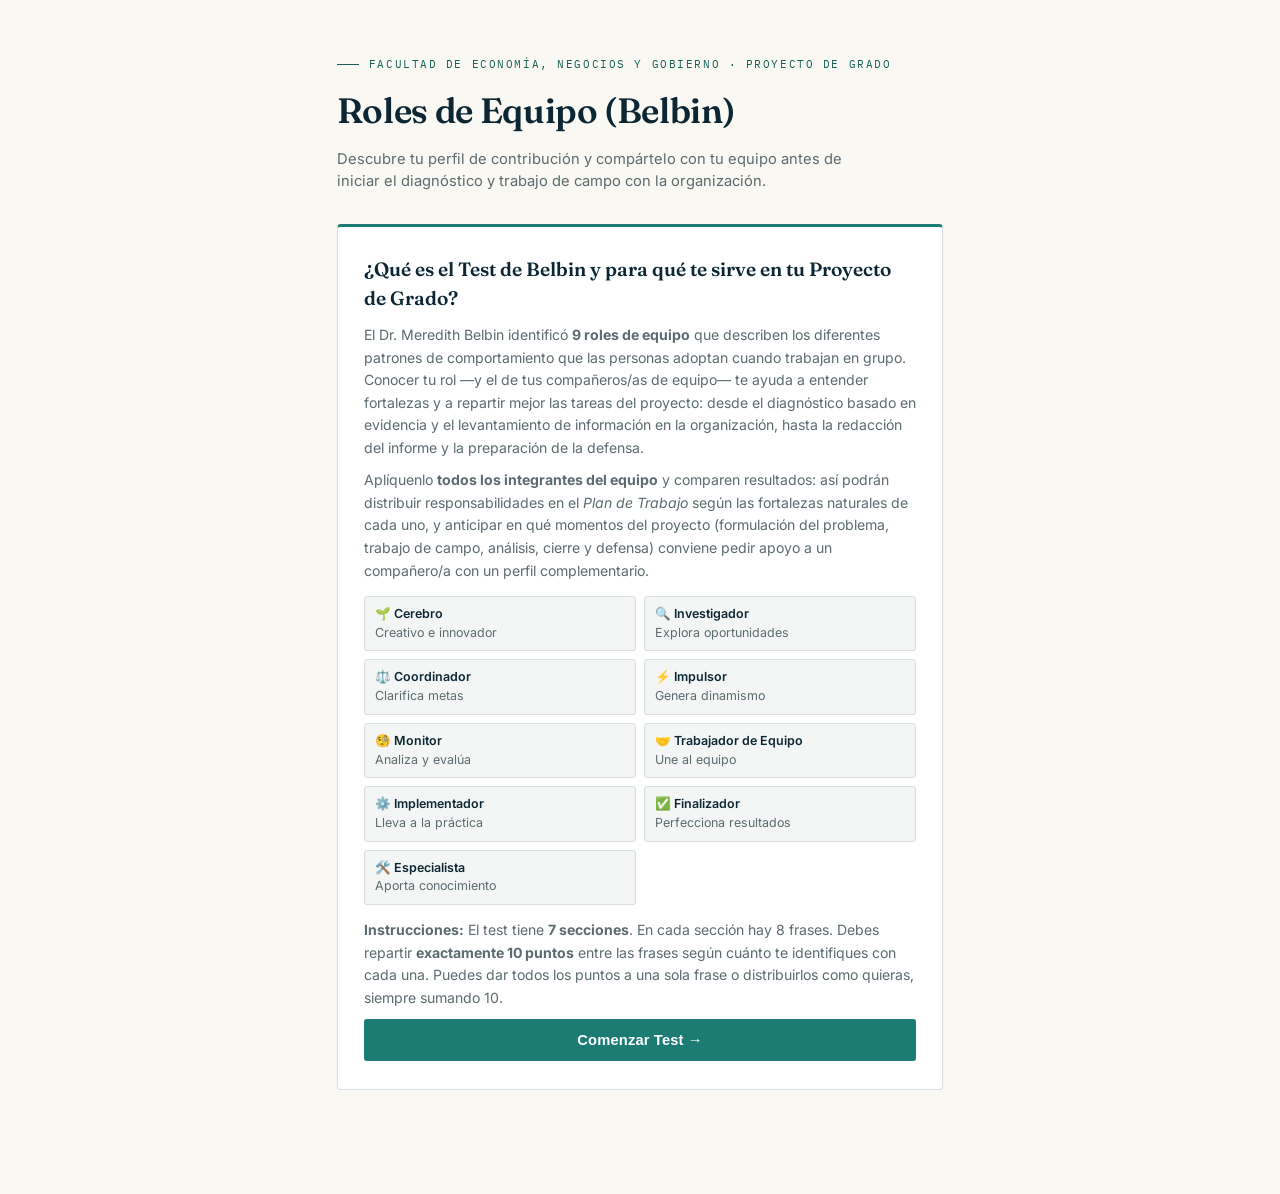
==== commit 1000e178: "Add files via upload" ====
--- a/belbin_test.html
+++ b/belbin_test.html
@@ -125,7 +125,7 @@
 
 
 <div class="page-head">
-  <div class="eyebrow">MAGÍSTER EN GESTIÓN DE PERSONAS Y EFECTIVIDAD ORGANIZACIONAL · PROYECTO DE GRADO</div>
+  <div class="eyebrow">FACULTAD DE ECONOMÍA, NEGOCIOS Y GOBIERNO · PROYECTO DE GRADO</div>
   <h1>Roles de Equipo (Belbin)</h1>
   <p class="lede">Descubre tu perfil de contribución y compártelo con tu equipo antes de iniciar el diagnóstico y trabajo de campo con la organización.</p>
 </div>
@@ -143,7 +143,7 @@
       <div class="role-chip"><strong>⚖️ Coordinador</strong>Clarifica metas</div>
       <div class="role-chip"><strong>⚡ Impulsor</strong>Genera dinamismo</div>
       <div class="role-chip"><strong>🧐 Monitor</strong>Analiza y evalúa</div>
-      <div class="role-chip"><strong>🤝 Cohesionador</strong>Une al equipo</div>
+      <div class="role-chip"><strong>🤝 Trabajador de Equipo</strong>Une al equipo</div>
       <div class="role-chip"><strong>⚙️ Implementador</strong>Lleva a la práctica</div>
       <div class="role-chip"><strong>✅ Finalizador</strong>Perfecciona resultados</div>
       <div class="role-chip"><strong>🛠️ Especialista</strong>Aporta conocimiento</div>
@@ -170,22 +170,22 @@
 // BELBIN TEST DATA — 7 sections × 8 statements
 // Each statement maps to a role code
 // Roles: CE=Cerebro, IR=Investigador, CO=Coordinador, IM=Impulsor,
-//        ME=Monitor, CH=Cohesionador, IM2=Implementador, FI=Finalizador, ES=Especialista
+//        ME=Monitor, CH=Trabajador de Equipo, IM2=Implementador, FI=Finalizador, ES=Especialista
 // ============================================================
 
 const ROLES = {
-  CE: { name: 'Cerebro', cat: 'Intelectual', color: '#553c9a', desc: 'Genera ideas originales y enfoques creativos. Resuelve problemas difíciles con soluciones innovadoras y poco convencionales.', strengths: 'Creatividad · Imaginación · Resolución de problemas complejos' },
-  IR: { name: 'Investigador de Recursos', cat: 'Social', color: '#2b6cb0', desc: 'Explora oportunidades y desarrolla contactos. Entusiasta, comunicativo y emprendedor, introduce ideas externas al equipo.', strengths: 'Networking · Entusiasmo · Exploración de ideas' },
-  CO: { name: 'Coordinador', cat: 'Social', color: '#276749', desc: 'Clarifica las metas del grupo y promueve la toma de decisiones. Maduro, seguro de sí mismo y delegador eficaz.', strengths: 'Liderazgo · Delegación · Visión de conjunto' },
-  IM: { name: 'Impulsor', cat: 'Acción', color: '#c05621', desc: 'Desafía al equipo y genera dinamismo para superar obstáculos. Enérgico, asertivo y orientado a los resultados.', strengths: 'Dinamismo · Manejo de presión · Orientación a resultados' },
-  ME: { name: 'Monitor Evaluador', cat: 'Intelectual', color: '#285e61', desc: 'Analiza las opciones con objetividad y evalúa con juicio certero. Estratégico, perspicaz y poco influenciable por emociones.', strengths: 'Análisis crítico · Objetividad · Toma de decisiones' },
-  CH: { name: 'Cohesionador', cat: 'Social', color: '#702459', desc: 'Escucha, construye y evita la fricción entre miembros. Diplomático, perceptivo y orientado a la armonía del grupo.', strengths: 'Empatía · Escucha activa · Diplomacia' },
-  IP: { name: 'Implementador', cat: 'Acción', color: '#22543d', desc: 'Transforma ideas y decisiones en acciones concretas y prácticas. Disciplinado, confiable y eficiente.', strengths: 'Organización · Disciplina · Ejecución práctica' },
-  FI: { name: 'Finalizador', cat: 'Acción', color: '#744210', desc: 'Se asegura de que nada se deje sin terminar. Perfeccionista, concienzudo y ansioso por cumplir plazos con calidad.', strengths: 'Atención al detalle · Perseverancia · Cumplimiento de plazos' },
-  ES: { name: 'Especialista', cat: 'Intelectual', color: '#2c5282', desc: 'Aporta conocimiento profundo en áreas clave. Dedicado, independiente y con gran dominio de su especialidad.', strengths: 'Conocimiento técnico · Profesionalismo · Enfoque especializado' }
+  CE: { name: 'Cerebro', cat: 'Intelectual', color: '#553c9a', desc: 'Genera ideas originales y enfoques creativos. Resuelve problemas difíciles con soluciones innovadoras y poco convencionales.', strengths: 'Creatividad · Imaginación · Resolución de problemas complejos', weak: 'Puede ignorar detalles y estar demasiado absorto como para comunicarse eficazmente.' },
+  IR: { name: 'Investigador de Recursos', cat: 'Social', color: '#2b6cb0', desc: 'Explora oportunidades y desarrolla contactos. Entusiasta, comunicativo y emprendedor, introduce ideas externas al equipo.', strengths: 'Networking · Entusiasmo · Exploración de ideas', weak: 'Puede ser demasiado optimista y perder el interés una vez que pasa el entusiasmo inicial.' },
+  CO: { name: 'Coordinador', cat: 'Social', color: '#276749', desc: 'Clarifica las metas del grupo y promueve la toma de decisiones. Maduro, seguro de sí mismo y delegador eficaz.', strengths: 'Liderazgo · Delegación · Visión de conjunto', weak: 'Puede ser percibido como manipulador y delegar su propia parte del trabajo.' },
+  IM: { name: 'Impulsor', cat: 'Acción', color: '#c05621', desc: 'Desafía al equipo y genera dinamismo para superar obstáculos. Enérgico, asertivo y orientado a los resultados.', strengths: 'Dinamismo · Manejo de presión · Orientación a resultados', weak: 'Puede ser provocador y, en ocasiones, herir los sentimientos de otras personas.' },
+  ME: { name: 'Monitor Evaluador', cat: 'Intelectual', color: '#285e61', desc: 'Analiza las opciones con objetividad y evalúa con juicio certero. Estratégico, perspicaz y poco influenciable por emociones.', strengths: 'Análisis crítico · Objetividad · Toma de decisiones', weak: 'A veces carece del impulso para inspirar a otros y puede ser excesivamente crítico.' },
+  CH: { name: 'Trabajador de Equipo', cat: 'Social', color: '#702459', desc: 'Escucha, construye y evita la fricción entre miembros. Diplomático, perceptivo y orientado a la armonía del grupo.', strengths: 'Empatía · Escucha activa · Diplomacia', weak: 'Puede ser indeciso en situaciones críticas y tiende a evitar la confrontación.' },
+  IP: { name: 'Implementador', cat: 'Acción', color: '#22543d', desc: 'Transforma ideas y decisiones en acciones concretas y prácticas. Disciplinado, confiable y eficiente.', strengths: 'Organización · Disciplina · Ejecución práctica', weak: 'Puede ser algo inflexible y lento para responder a nuevas posibilidades.' },
+  FI: { name: 'Finalizador', cat: 'Acción', color: '#744210', desc: 'Se asegura de que nada se deje sin terminar. Perfeccionista, concienzudo y ansioso por cumplir plazos con calidad.', strengths: 'Atención al detalle · Perseverancia · Cumplimiento de plazos', weak: 'Puede preocuparse en exceso y mostrarse reacio a delegar.' },
+  ES: { name: 'Especialista', cat: 'Intelectual', color: '#2c5282', desc: 'Aporta conocimiento profundo en áreas clave. Dedicado, independiente y con gran dominio de su especialidad.', strengths: 'Conocimiento técnico · Profesionalismo · Enfoque especializado', weak: 'Tiende a contribuir en un ámbito estrecho y puede centrarse demasiado en los aspectos técnicos.' }
 };
 
-// Cómo aportar este rol en las distintas etapas del Proyecto de Grado (MGPE)
+// Cómo aportar este rol en las distintas etapas del Proyecto de Grado (FEN&G)
 const ROLE_APPLICATIONS = {
   CE: 'En la formulación del problema y el marco teórico: propone enfoques poco obvios para abordar el diagnóstico y ayuda a que el objetivo general no se quede en lo genérico.',
   IR: 'En el vínculo con la organización: mantiene el contacto con la contraparte, gestiona accesos para el trabajo de campo y trae referencias externas útiles para el diagnóstico.',
@@ -430,6 +430,7 @@
         </div>
         <div class="role-desc">${r.desc}</div>
         <div class="role-strengths"><strong>Fortalezas:</strong> ${r.strengths}</div>
+        <div class="role-strengths" style="margin-top:4px;"><strong>Debilidades permitidas:</strong> ${r.weak}</div>
       </div>
     `;
   });
@@ -515,11 +516,11 @@
   const { sorted, top3, bottom2 } = lastResults;
 
   let body = 'RESULTADOS - TEST DE ROLES DE EQUIPO (BELBIN)\n';
-  body += 'Magíster en Gestión de Personas y Efectividad Organizacional · Proyecto de Grado\n\n';
+  body += 'Facultad de Economía, Negocios y Gobierno · Proyecto de Grado\n\n';
   body += 'TUS 3 ROLES PRINCIPALES:\n';
   top3.forEach(([code, score], idx) => {
     const r = ROLES[code];
-    body += `${idx + 1}. ${r.name} (${score} pts) — ${r.desc}\n`;
+    body += `${idx + 1}. ${r.name} (${score} pts) — ${r.desc} Debilidades permitidas: ${r.weak}\n`;
   });
   body += '\nCÓMO APORTAR ESTO EN TU PROYECTO DE GRADO:\n';
   top3.forEach(([code]) => {
